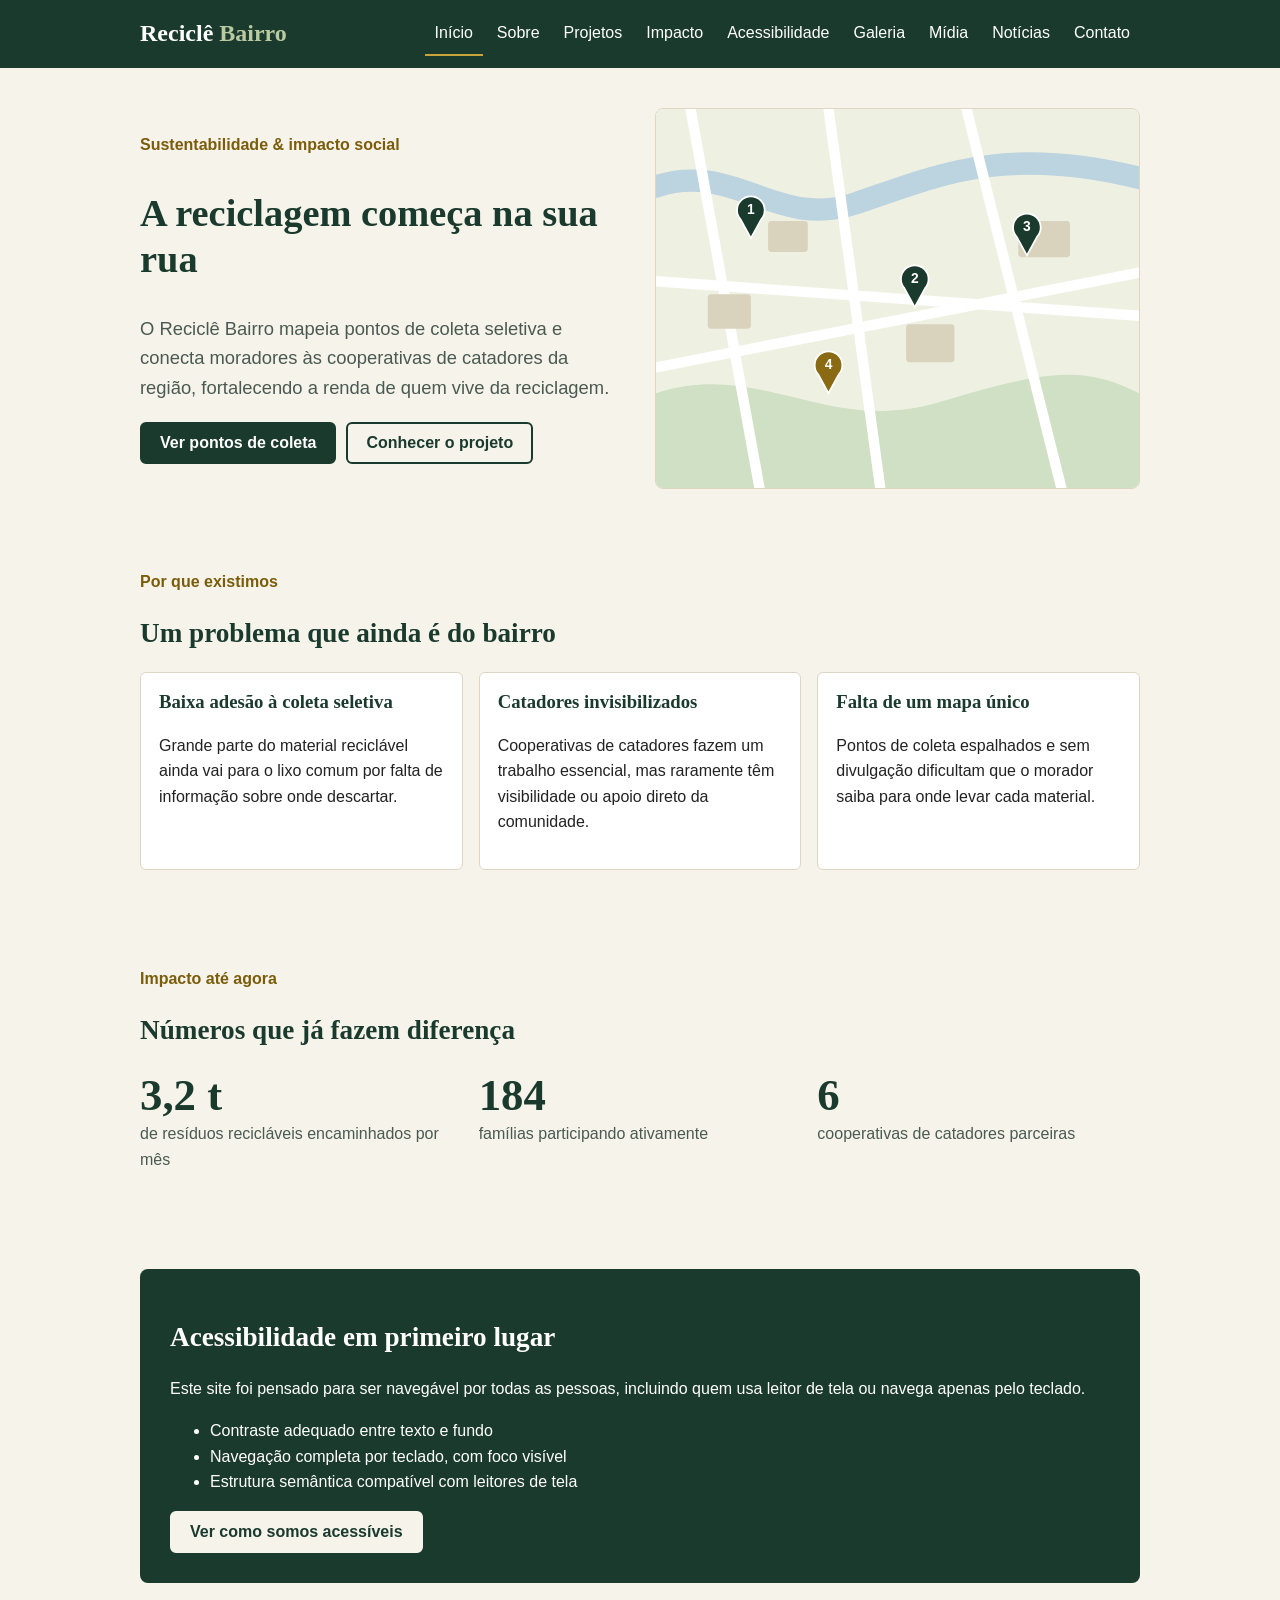
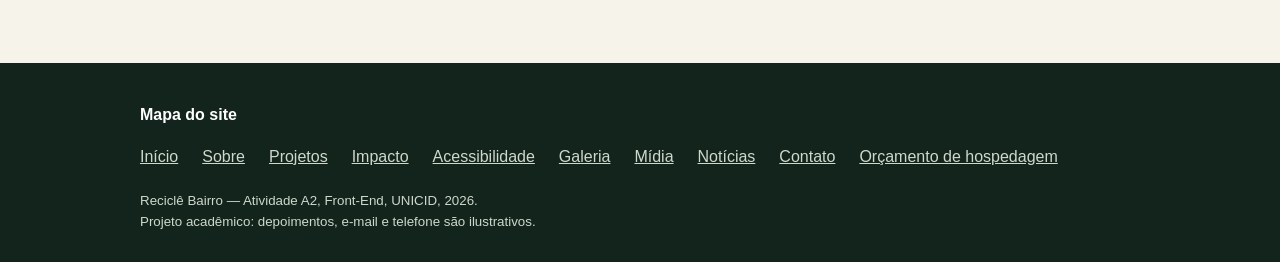
==== index.html @ 6a93214f "Add files via upload" ====
<!DOCTYPE html>
<html lang="pt-BR">
<head>
<meta charset="UTF-8">
<meta name="viewport" content="width=device-width, initial-scale=1">
<title>Reciclê Bairro</title>
<meta name="description" content="Reciclê Bairro mapeia pontos de coleta seletiva e conecta moradores às cooperativas de catadores da Zona Leste de São Paulo.">
<meta name="theme-color" content="#1a3a2e">
<link rel="stylesheet" href="style.css">
</head>
<body>
<a class="skip-link" href="#conteudo">Pular para o conteúdo</a>
<header class="site-header">
  <div class="container">
    <a class="brand" href="index.html" aria-label="Reciclê Bairro, página inicial">Reciclê <span>Bairro</span></a>
    <nav aria-label="Principal">
      <ul class="nav-list"><li><a href="index.html" aria-current="page">Início</a></li><li><a href="sobre.html">Sobre</a></li><li><a href="projetos.html">Projetos</a></li><li><a href="impacto.html">Impacto</a></li><li><a href="acessibilidade.html">Acessibilidade</a></li><li><a href="galeria.html">Galeria</a></li><li><a href="midia.html">Mídia</a></li><li><a href="noticias.html">Notícias</a></li><li><a href="contato.html">Contato</a></li></ul>
    </nav>
  </div>
</header>
<main id="conteudo" tabindex="-1">

<section class="hero"><div class="container">
  <div>
    <span class="eyebrow">Sustentabilidade &amp; impacto social</span>
    <h1>A reciclagem começa na sua rua</h1>
    <p class="lead">O Reciclê Bairro mapeia pontos de coleta seletiva e conecta moradores às cooperativas de catadores da região, fortalecendo a renda de quem vive da reciclagem.</p>
    <div class="actions">
      <a class="btn" href="projetos.html#pontos">Ver pontos de coleta</a>
      <a class="btn btn-outline" href="sobre.html">Conhecer o projeto</a>
    </div>
  </div>
  <div class="hero-art"><img src="img/hero-mapa.svg" alt="" width="560" height="440"></div>
</div></section>

<section class="section"><div class="container">
  <div class="section-head"><span class="eyebrow">Por que existimos</span><h2>Um problema que ainda é do bairro</h2></div>
  <ul class="cards">
    <li class="card"><h3>Baixa adesão à coleta seletiva</h3><p>Grande parte do material reciclável ainda vai para o lixo comum por falta de informação sobre onde descartar.</p></li>
    <li class="card"><h3>Catadores invisibilizados</h3><p>Cooperativas de catadores fazem um trabalho essencial, mas raramente têm visibilidade ou apoio direto da comunidade.</p></li>
    <li class="card"><h3>Falta de um mapa único</h3><p>Pontos de coleta espalhados e sem divulgação dificultam que o morador saiba para onde levar cada material.</p></li>
  </ul>
</div></section>

<section class="section"><div class="container">
  <div class="section-head"><span class="eyebrow">Impacto até agora</span><h2>Números que já fazem diferença</h2></div>
  <ul class="stats">
    <li><span class="stat-num">3,2 t</span><span class="stat-label">de resíduos recicláveis encaminhados por mês</span></li>
    <li><span class="stat-num">184</span><span class="stat-label">famílias participando ativamente</span></li>
    <li><span class="stat-num">6</span><span class="stat-label">cooperativas de catadores parceiras</span></li>
  </ul>
</div></section>

<section class="section"><div class="container">
  <div class="callout">
    <h2>Acessibilidade em primeiro lugar</h2>
    <p>Este site foi pensado para ser navegável por todas as pessoas, incluindo quem usa leitor de tela ou navega apenas pelo teclado.</p>
    <ul>
      <li>Contraste adequado entre texto e fundo</li>
      <li>Navegação completa por teclado, com foco visível</li>
      <li>Estrutura semântica compatível com leitores de tela</li>
    </ul>
    <a class="btn" href="acessibilidade.html">Ver como somos acessíveis</a>
  </div>
</div></section>

</main>
<footer class="site-footer">
  <div class="container">
    <h2>Mapa do site</h2>
    <ul class="footer-nav"><li><a href="index.html">Início</a></li><li><a href="sobre.html">Sobre</a></li><li><a href="projetos.html">Projetos</a></li><li><a href="impacto.html">Impacto</a></li><li><a href="acessibilidade.html">Acessibilidade</a></li><li><a href="galeria.html">Galeria</a></li><li><a href="midia.html">Mídia</a></li><li><a href="noticias.html">Notícias</a></li><li><a href="contato.html">Contato</a></li><li><a href="hospedagem.html">Orçamento de hospedagem</a></li></ul>
    <small>Reciclê Bairro — Atividade A2, Front-End, UNICID, 2026.</small>
    <small>Projeto acadêmico: depoimentos, e-mail e telefone são ilustrativos.</small>
  </div>
</footer>
</body>
</html>
---- style.css ----
body {
  margin: 0;
  font-family: Arial, Helvetica, sans-serif;
  line-height: 1.6;
  color: #222;
  background: #f6f3ea
}

h1,
h2,
h3 {
  font-family: Georgia, serif;
  color: #1a3a2e;
  line-height: 1.2
}

h1 {
  font-size: 2.4rem
}

h2 {
  font-size: 1.7rem
}

img {
  max-width: 100%;
  height: auto;
  display: block
}

a {
  color: #1a3a2e
}

:focus-visible {
  outline: 3px solid #0b5cad;
  outline-offset: 3px
}

.container {
  width: min(1000px, 92%);
  margin: 0 auto
}

.visually-hidden {
  position: absolute;
  width: 1px;
  height: 1px;
  overflow: hidden;
  clip: rect(0 0 0 0)
}

.skip-link {
  position: absolute;
  left: 10px;
  top: -60px;
  background: #fff;
  padding: 10px 14px;
  z-index: 10
}

.skip-link:focus {
  top: 10px
}


.site-header {
  background: #1a3a2e
}

.site-header .container {
  display: flex;
  justify-content: space-between;
  align-items: center;
  flex-wrap: wrap;
  gap: 10px;
  padding: 12px 0
}

.brand {
  color: #fff;
  font: bold 1.5rem Georgia, serif;
  text-decoration: none
}

.brand span {
  color: #b9c9a0
}

.nav-list {
  display: flex;
  flex-wrap: wrap;
  gap: 4px;
  list-style: none;
  margin: 0;
  padding: 0
}

.nav-list a {
  display: block;
  padding: 8px 10px;
  color: #fff;
  text-decoration: none
}

.nav-list a:hover,
.nav-list a[aria-current="page"] {
  border-bottom: 2px solid #c9a43a
}

.site-header :focus-visible {
  outline-color: #ffd54a
}


.section {
  padding: 40px 0
}

.page-title {
  padding: 40px 0 0
}

.eyebrow {
  display: block;
  color: #7a5c0a;
  font-weight: bold;
  margin-bottom: 6px
}

.lead {
  font-size: 1.15rem;
  color: #4a5a52
}

.note {
  font-size: .9rem;
  color: #4a5a52
}

.prose>* {
  max-width: 700px
}

.hero .container {
  display: grid;
  grid-template-columns: 1fr 1fr;
  gap: 30px;
  align-items: center;
  padding: 40px 0
}

.hero-art {
  border: 1px solid #ddd6c3;
  border-radius: 8px;
  overflow: hidden;
  background: #fff
}


.btn {
  display: inline-block;
  padding: 10px 18px;
  background: #1a3a2e;
  color: #fff;
  border: 2px solid #1a3a2e;
  border-radius: 6px;
  text-decoration: none;
  font: bold 1rem Arial, sans-serif;
  cursor: pointer
}

.btn-outline {
  background: transparent;
  color: #1a3a2e
}

.actions {
  display: flex;
  flex-wrap: wrap;
  gap: 10px;
  margin-top: 20px
}

.cards,
.points,
.stats,
.gallery,
.steps,
.quotes {
  display: grid;
  grid-template-columns: repeat(auto-fit, minmax(250px, 1fr));
  gap: 16px;
  list-style: none;
  padding: 0
}

.points {
  grid-template-columns: repeat(auto-fit, minmax(300px, 1fr))
}

.card,
.point,
.steps li,
blockquote,
.gallery figure {
  background: #fff;
  border: 1px solid #ddd6c3;
  border-radius: 6px;
  padding: 18px;
  margin: 0
}

.gallery figure {
  padding: 0;
  overflow: hidden
}

.gallery figcaption {
  padding: 12px 16px;
  font-weight: bold
}

.gallery figcaption span {
  display: block;
  font-weight: normal;
  color: #4a5a52
}

.card h3,
.point h3 {
  margin-top: 0
}

.pin-num,
.card .icon {
  display: inline-block;
  background: #1a3a2e;
  color: #fff;
  border-radius: 50%;
  width: 28px;
  height: 28px;
  text-align: center;
  line-height: 28px;
  font-size: .9rem;
  margin-right: 6px
}

.tags {
  display: flex;
  flex-wrap: wrap;
  gap: 6px;
  list-style: none;
  padding: 0
}

.tags li {
  border: 1px solid #ddd6c3;
  background: #f6f3ea;
  border-radius: 4px;
  padding: 2px 8px;
  font-size: .85rem
}

address {
  font-style: normal;
  color: #4a5a52
}

.stat-num {
  display: block;
  font: bold 2.8rem Georgia, serif;
  color: #1a3a2e
}

.stat-label {
  display: block;
  color: #4a5a52
}

.steps {
  counter-reset: s
}

.steps li {
  counter-increment: s
}

.steps li::before {
  content: counter(s);
  display: inline-block;
  background: #1a3a2e;
  color: #fff;
  border-radius: 50%;
  width: 30px;
  height: 30px;
  text-align: center;
  line-height: 30px;
  font-weight: bold
}

.bin {
  display: flex;
  gap: 14px
}

.bin svg {
  width: 40px;
  flex: none
}

blockquote {
  border-left: 5px solid #c9a43a
}

blockquote footer {
  color: #4a5a52;
  font-size: .9rem
}

.callout {
  background: #1a3a2e;
  color: #fff;
  border-radius: 8px;
  padding: 30px
}

.callout h2 {
  color: #fff
}

.callout .btn {
  background: #f6f3ea;
  color: #1a3a2e;
  border-color: #f6f3ea
}

.callout a {
  color: #fff
}

.map-fig {
  margin: 30px 0 0;
  max-width: 600px
}

/* acessibilidade */
.barreira {
  font-style: italic;
  color: #4a5a52
}

/* notícia */
.article {
  max-width: 700px
}

.article .deck {
  font-size: 1.2rem;
  color: #4a5a52
}

.article .meta,
.article .source {
  color: #4a5a52;
  font-size: .9rem
}

.article figure {
  margin: 0 0 20px
}

/* formulário */
.form {
  max-width: 520px
}

.field {
  margin-bottom: 14px
}

.field label {
  display: block;
  font-weight: bold;
  margin-bottom: 4px
}

.field input,
.field select,
.field textarea {
  width: 100%;
  box-sizing: border-box;
  padding: 10px;
  font: inherit;
  border: 1.5px solid #6d7a73;
  border-radius: 4px
}

/* tabela */
.table-wrap {
  overflow-x: auto
}

table {
  border-collapse: collapse;
  width: 100%;
  min-width: 600px;
  background: #fff
}

caption {
  text-align: left;
  font-weight: bold;
  padding: 10px 0
}

th,
td {
  border: 1px solid #ddd6c3;
  padding: 10px;
  text-align: left;
  vertical-align: top
}

thead th {
  background: #1a3a2e;
  color: #fff
}

/* rodapé */
.site-footer {
  background: #12241b;
  color: #cfd8cc;
  padding: 30px 0;
  margin-top: 40px
}

.site-footer h2 {
  font: bold 1rem Arial, sans-serif;
  color: #fff
}

.footer-nav {
  display: flex;
  flex-wrap: wrap;
  gap: 6px 24px;
  list-style: none;
  padding: 0
}

.footer-nav a {
  color: #cfd8cc;
  padding: 4px 0;
  display: inline-block
}

.site-footer small {
  display: block
}

@media (max-width:760px) {
  .hero .container {
    grid-template-columns: 1fr
  }
}
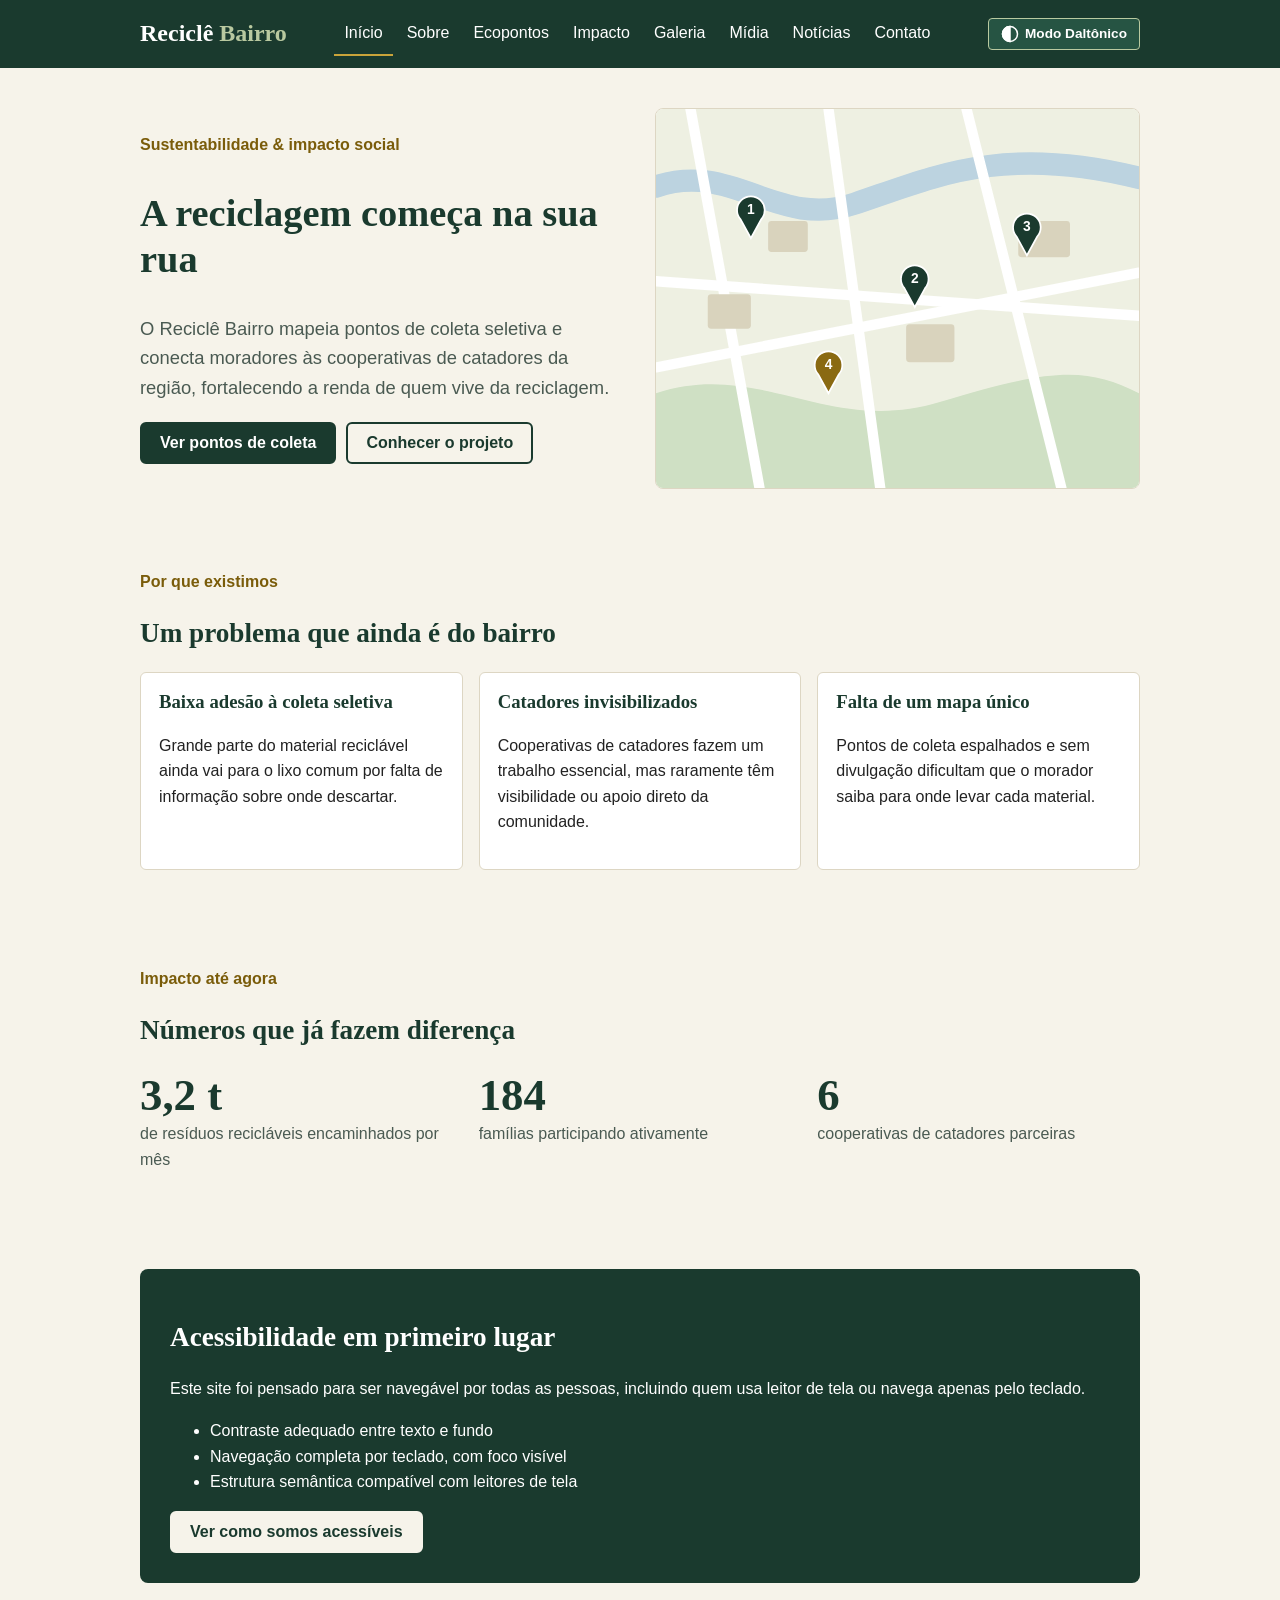
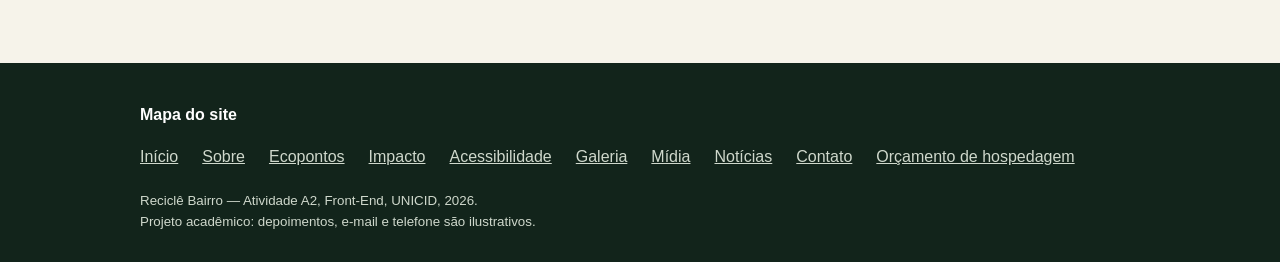
==== commit e029cb9d: "Add Adicionando acessibilidade no nosso projeto" ====
--- a/index.html
+++ b/index.html
@@ -4,8 +4,9 @@
 <meta charset="UTF-8">
 <meta name="viewport" content="width=device-width, initial-scale=1">
 <title>Reciclê Bairro</title>
-<meta name="description" content="Reciclê Bairro mapeia pontos de coleta seletiva e conecta moradores às cooperativas de catadores da Zona Leste de São Paulo.">
+<meta name="description" content="Reciclê Bairro mapeia pontos de coleta seletiva e conecta moradores às cooperativas de catadores de Praia Grande.">
 <meta name="theme-color" content="#1a3a2e">
+<link rel="icon" href="data:image/svg+xml,<svg xmlns=%22http://www.w3.org/2000/svg%22 viewBox=%220 0 100 100%22><text y=%22.9em%22 font-size=%2290%22>♻️</text></svg>">
 <link rel="stylesheet" href="style.css">
 </head>
 <body>
@@ -13,11 +14,50 @@
 <header class="site-header">
   <div class="container">
     <a class="brand" href="index.html" aria-label="Reciclê Bairro, página inicial">Reciclê <span>Bairro</span></a>
+    
     <nav aria-label="Principal">
-      <ul class="nav-list"><li><a href="index.html" aria-current="page">Início</a></li><li><a href="sobre.html">Sobre</a></li><li><a href="projetos.html">Projetos</a></li><li><a href="impacto.html">Impacto</a></li><li><a href="acessibilidade.html">Acessibilidade</a></li><li><a href="galeria.html">Galeria</a></li><li><a href="midia.html">Mídia</a></li><li><a href="noticias.html">Notícias</a></li><li><a href="contato.html">Contato</a></li></ul>
+      <ul class="nav-list">
+        <li><a href="index.html" aria-current="page">Início</a></li>
+        <li><a href="sobre.html">Sobre</a></li>
+        <li><a href="projetos.html">Ecopontos</a></li>
+        <li><a href="impacto.html">Impacto</a></li>
+        <li><a href="galeria.html">Galeria</a></li>
+        <li><a href="midia.html">Mídia</a></li>
+        <li><a href="noticias.html">Notícias</a></li>
+        <li><a href="contato.html">Contato</a></li>
+      </ul>
     </nav>
+
+    <!-- Botão e Menu de Acessibilidade para Daltônicos -->
+    <div class="accessibility-menu">
+      <button 
+        id="btn-daltonismo" 
+        class="btn-acessibilidade" 
+        aria-expanded="false" 
+        aria-controls="modal-daltonismo" 
+        aria-label="Opções de acessibilidade para daltônicos"
+      >
+        <svg width="18" height="18" viewBox="0 0 24 24" fill="none" stroke="currentColor" stroke-width="2" aria-hidden="true">
+          <circle cx="12" cy="12" r="10"></circle>
+          <path d="M12 2a10 10 0 0 0 0 20z" fill="currentColor"></path>
+        </svg>
+        <span>Modo Daltônico</span>
+      </button>
+
+      <div id="modal-daltonismo" class="modal-daltonismo" hidden>
+        <p class="modal-title">Selecione o tipo de visão:</p>
+        <button data-modo="normal" class="btn-opcao active">Padrão</button>
+        <button data-modo="protanopia" class="btn-opcao">Protanopia (Vermelho)</button>
+        <button data-modo="deuteranopia" class="btn-opcao">Deuteranopia (Verde)</button>
+        <button data-modo="tritanopia" class="btn-opcao">Tritanopia (Azul)</button>
+        <button data-modo="alto-contraste" class="btn-opcao">Alto Contraste</button>
+      </div>
+    </div>
+    <!-- Fim do Menu de Acessibilidade -->
+
   </div>
 </header>
+
 <main id="conteudo" tabindex="-1">
 
 <section class="hero"><div class="container">
@@ -65,13 +105,116 @@
 </div></section>
 
 </main>
+
 <footer class="site-footer">
   <div class="container">
     <h2>Mapa do site</h2>
-    <ul class="footer-nav"><li><a href="index.html">Início</a></li><li><a href="sobre.html">Sobre</a></li><li><a href="projetos.html">Projetos</a></li><li><a href="impacto.html">Impacto</a></li><li><a href="acessibilidade.html">Acessibilidade</a></li><li><a href="galeria.html">Galeria</a></li><li><a href="midia.html">Mídia</a></li><li><a href="noticias.html">Notícias</a></li><li><a href="contato.html">Contato</a></li><li><a href="hospedagem.html">Orçamento de hospedagem</a></li></ul>
+    <ul class="footer-nav">
+      <li><a href="index.html">Início</a></li>
+      <li><a href="sobre.html">Sobre</a></li>
+      <li><a href="projetos.html">Ecopontos</a></li>
+      <li><a href="impacto.html">Impacto</a></li>
+      <li><a href="acessibilidade.html">Acessibilidade</a></li>
+      <li><a href="galeria.html">Galeria</a></li>
+      <li><a href="midia.html">Mídia</a></li>
+      <li><a href="noticias.html">Notícias</a></li>
+      <li><a href="contato.html">Contato</a></li>
+      <li><a href="hospedagem.html">Orçamento de hospedagem</a></li>
+    </ul>
     <small>Reciclê Bairro — Atividade A2, Front-End, UNICID, 2026.</small>
     <small>Projeto acadêmico: depoimentos, e-mail e telefone são ilustrativos.</small>
   </div>
 </footer>
+
+<!-- Filtros SVG Globais para Daltonismo -->
+<svg style="display: none;">
+  <defs>
+    <filter id="protanopia-filter">
+      <feColorMatrix type="matrix" values="
+        0.56667, 0.43333, 0,       0, 0
+        0.55833, 0.44167, 0,       0, 0
+        0,       0.24167, 0.75833, 0, 0
+        0,       0,       0,       1, 0" />
+    </filter>
+    <filter id="deuteranopia-filter">
+      <feColorMatrix type="matrix" values="
+        0.625, 0.375, 0,   0, 0
+        0.7,   0.3,   0,   0, 0
+        0,     0.3,   0.7, 0, 0
+        0,     0,     0,   1, 0" />
+    </filter>
+    <filter id="tritanopia-filter">
+      <feColorMatrix type="matrix" values="
+        0.95, 0.05,  0,     0, 0
+        0,    0.433, 0.567, 0, 0
+        0,    0.475, 0.525, 0, 0
+        0,    0,     0,     1, 0" />
+    </filter>
+  </defs>
+</svg>
+
+<!-- Lógica em JavaScript para Acessibilidade -->
+<script>
+document.addEventListener('DOMContentLoaded', () => {
+  const btnMain = document.getElementById('btn-daltonismo');
+  const modal = document.getElementById('modal-daltonismo');
+  const opcoes = document.querySelectorAll('.btn-opcao');
+  const htmlEl = document.documentElement;
+
+  if (btnMain && modal) {
+    // Alterna visibilidade do modal
+    btnMain.addEventListener('click', () => {
+      const isExpanded = btnMain.getAttribute('aria-expanded') === 'true';
+      btnMain.setAttribute('aria-expanded', !isExpanded);
+      modal.hidden = isExpanded;
+    });
+
+    // Fecha ao clicar fora
+    document.addEventListener('click', (e) => {
+      if (!btnMain.contains(e.target) && !modal.contains(e.target)) {
+        modal.hidden = true;
+        btnMain.setAttribute('aria-expanded', 'false');
+      }
+    });
+  }
+
+  // Aplica o filtro globalmente na tag <html>
+  function aplicarModo(modo) {
+    htmlEl.classList.remove(
+      'daltonismo-protanopia',
+      'daltonismo-deuteranopia',
+      'daltonismo-tritanopia',
+      'daltonismo-alto-contraste'
+    );
+
+    opcoes.forEach(btn => {
+      btn.classList.toggle('active', btn.dataset.modo === modo);
+    });
+
+    if (modo !== 'normal') {
+      htmlEl.classList.add(`daltonismo-${modo}`);
+    }
+
+    localStorage.setItem('modo-daltonismo', modo);
+  }
+
+  // Clique em uma das opções
+  opcoes.forEach(btn => {
+    btn.addEventListener('click', () => {
+      const modo = btn.dataset.modo;
+      aplicarModo(modo);
+      modal.hidden = true;
+      btnMain.setAttribute('aria-expanded', 'false');
+    });
+  });
+
+  // Carrega opção salva no navegador
+  const modoSalvo = localStorage.getItem('modo-daltonismo');
+  if (modoSalvo) {
+    aplicarModo(modoSalvo);
+  }
+});
+</script>
+
 </body>
-</html>
+</html>
--- a/style.css
+++ b/style.css
@@ -1,10 +1,9 @@
-
 body {
   margin: 0;
   font-family: Arial, Helvetica, sans-serif;
   line-height: 1.6;
   color: #222;
-  background: #f6f3ea
+  background: #f6f3ea;
 }
 
 h1,
@@ -12,35 +11,35 @@
 h3 {
   font-family: Georgia, serif;
   color: #1a3a2e;
-  line-height: 1.2
+  line-height: 1.2;
 }
 
 h1 {
-  font-size: 2.4rem
+  font-size: 2.4rem;
 }
 
 h2 {
-  font-size: 1.7rem
+  font-size: 1.7rem;
 }
 
 img {
   max-width: 100%;
   height: auto;
-  display: block
+  display: block;
 }
 
 a {
-  color: #1a3a2e
+  color: #1a3a2e;
 }
 
 :focus-visible {
   outline: 3px solid #0b5cad;
-  outline-offset: 3px
+  outline-offset: 3px;
 }
 
 .container {
   width: min(1000px, 92%);
-  margin: 0 auto
+  margin: 0 auto;
 }
 
 .visually-hidden {
@@ -48,7 +47,7 @@
   width: 1px;
   height: 1px;
   overflow: hidden;
-  clip: rect(0 0 0 0)
+  clip: rect(0 0 0 0);
 }
 
 .skip-link {
@@ -57,16 +56,16 @@
   top: -60px;
   background: #fff;
   padding: 10px 14px;
-  z-index: 10
+  z-index: 10;
 }
 
 .skip-link:focus {
-  top: 10px
-}
-
-
+  top: 10px;
+}
+
+/* Site Header */
 .site-header {
-  background: #1a3a2e
+  background: #1a3a2e;
 }
 
 .site-header .container {
@@ -75,17 +74,17 @@
   align-items: center;
   flex-wrap: wrap;
   gap: 10px;
-  padding: 12px 0
+  padding: 12px 0;
 }
 
 .brand {
   color: #fff;
   font: bold 1.5rem Georgia, serif;
-  text-decoration: none
+  text-decoration: none;
 }
 
 .brand span {
-  color: #b9c9a0
+  color: #b9c9a0;
 }
 
 .nav-list {
@@ -94,53 +93,146 @@
   gap: 4px;
   list-style: none;
   margin: 0;
-  padding: 0
+  padding: 0;
 }
 
 .nav-list a {
   display: block;
   padding: 8px 10px;
   color: #fff;
-  text-decoration: none
+  text-decoration: none;
 }
 
 .nav-list a:hover,
 .nav-list a[aria-current="page"] {
-  border-bottom: 2px solid #c9a43a
+  border-bottom: 2px solid #c9a43a;
 }
 
 .site-header :focus-visible {
-  outline-color: #ffd54a
-}
-
-
+  outline-color: #ffd54a;
+}
+
+/* Menu de Acessibilidade */
+.accessibility-menu {
+  position: relative;
+  display: inline-block;
+}
+
+.btn-acessibilidade {
+  display: flex;
+  align-items: center;
+  gap: 6px;
+  background-color: #265443;
+  color: #ffffff;
+  border: 1px solid #b9c9a0;
+  padding: 6px 12px;
+  border-radius: 4px;
+  font-size: 0.85rem;
+  font-weight: bold;
+  cursor: pointer;
+}
+
+.btn-acessibilidade:hover {
+  background-color: #316853;
+}
+
+.modal-daltonismo {
+  position: absolute;
+  top: 100%;
+  right: 0;
+  margin-top: 8px;
+  background-color: #ffffff;
+  border: 1px solid #ddd6c3;
+  border-radius: 6px;
+  padding: 10px;
+  box-shadow: 0 4px 12px rgba(0,0,0,0.15);
+  display: flex;
+  flex-direction: column;
+  gap: 6px;
+  z-index: 9999;
+  min-width: 210px;
+}
+
+.modal-daltonismo[hidden] {
+  display: none;
+}
+
+.modal-title {
+  font-size: 0.8rem;
+  font-weight: bold;
+  margin: 0 0 4px 0;
+  color: #1a3a2e;
+}
+
+.btn-opcao {
+  background: #f6f3ea;
+  border: 1px solid #ddd6c3;
+  padding: 6px 10px;
+  text-align: left;
+  border-radius: 4px;
+  cursor: pointer;
+  font-size: 0.85rem;
+  color: #222;
+}
+
+.btn-opcao:hover {
+  background: #e2dccb;
+}
+
+.btn-opcao.active {
+  background: #1a3a2e;
+  color: #fff;
+  border-color: #1a3a2e;
+}
+
+/* ==========================================
+   MUDANÇA GLOBAL DE CORES NO SITE INTEIRO
+   ========================================== */
+
+html.daltonismo-protanopia {
+  filter: url('#protanopia-filter');
+}
+
+html.daltonismo-deuteranopia {
+  filter: url('#deuteranopia-filter');
+}
+
+html.daltonismo-tritanopia {
+  filter: url('#tritanopia-filter');
+}
+
+html.daltonismo-alto-contraste {
+  filter: contrast(160%) brightness(105%);
+}
+
+/* Conteúdo Principal */
 .section {
-  padding: 40px 0
+  padding: 40px 0;
 }
 
 .page-title {
-  padding: 40px 0 0
+  padding: 40px 0 0;
 }
 
 .eyebrow {
   display: block;
   color: #7a5c0a;
   font-weight: bold;
-  margin-bottom: 6px
+  margin-bottom: 6px;
 }
 
 .lead {
   font-size: 1.15rem;
-  color: #4a5a52
+  color: #4a5a52;
 }
 
 .note {
   font-size: .9rem;
-  color: #4a5a52
+  color: #4a5a52;
 }
 
 .prose>* {
-  max-width: 700px
+  max-width: 700px;
 }
 
 .hero .container {
@@ -148,16 +240,15 @@
   grid-template-columns: 1fr 1fr;
   gap: 30px;
   align-items: center;
-  padding: 40px 0
+  padding: 40px 0;
 }
 
 .hero-art {
   border: 1px solid #ddd6c3;
   border-radius: 8px;
   overflow: hidden;
-  background: #fff
-}
-
+  background: #fff;
+}
 
 .btn {
   display: inline-block;
@@ -168,19 +259,19 @@
   border-radius: 6px;
   text-decoration: none;
   font: bold 1rem Arial, sans-serif;
-  cursor: pointer
+  cursor: pointer;
 }
 
 .btn-outline {
   background: transparent;
-  color: #1a3a2e
+  color: #1a3a2e;
 }
 
 .actions {
   display: flex;
   flex-wrap: wrap;
   gap: 10px;
-  margin-top: 20px
+  margin-top: 20px;
 }
 
 .cards,
@@ -193,11 +284,11 @@
   grid-template-columns: repeat(auto-fit, minmax(250px, 1fr));
   gap: 16px;
   list-style: none;
-  padding: 0
+  padding: 0;
 }
 
 .points {
-  grid-template-columns: repeat(auto-fit, minmax(300px, 1fr))
+  grid-template-columns: repeat(auto-fit, minmax(300px, 1fr));
 }
 
 .card,
@@ -209,28 +300,28 @@
   border: 1px solid #ddd6c3;
   border-radius: 6px;
   padding: 18px;
-  margin: 0
+  margin: 0;
 }
 
 .gallery figure {
   padding: 0;
-  overflow: hidden
+  overflow: hidden;
 }
 
 .gallery figcaption {
   padding: 12px 16px;
-  font-weight: bold
+  font-weight: bold;
 }
 
 .gallery figcaption span {
   display: block;
   font-weight: normal;
-  color: #4a5a52
+  color: #4a5a52;
 }
 
 .card h3,
 .point h3 {
-  margin-top: 0
+  margin-top: 0;
 }
 
 .pin-num,
@@ -244,7 +335,7 @@
   text-align: center;
   line-height: 28px;
   font-size: .9rem;
-  margin-right: 6px
+  margin-right: 6px;
 }
 
 .tags {
@@ -252,7 +343,7 @@
   flex-wrap: wrap;
   gap: 6px;
   list-style: none;
-  padding: 0
+  padding: 0;
 }
 
 .tags li {
@@ -260,31 +351,31 @@
   background: #f6f3ea;
   border-radius: 4px;
   padding: 2px 8px;
-  font-size: .85rem
+  font-size: .85rem;
 }
 
 address {
   font-style: normal;
-  color: #4a5a52
+  color: #4a5a52;
 }
 
 .stat-num {
   display: block;
   font: bold 2.8rem Georgia, serif;
-  color: #1a3a2e
+  color: #1a3a2e;
 }
 
 .stat-label {
   display: block;
-  color: #4a5a52
+  color: #4a5a52;
 }
 
 .steps {
-  counter-reset: s
+  counter-reset: s;
 }
 
 .steps li {
-  counter-increment: s
+  counter-increment: s;
 }
 
 .steps li::before {
@@ -297,93 +388,93 @@
   height: 30px;
   text-align: center;
   line-height: 30px;
-  font-weight: bold
+  font-weight: bold;
 }
 
 .bin {
   display: flex;
-  gap: 14px
+  gap: 14px;
 }
 
 .bin svg {
   width: 40px;
-  flex: none
+  flex: none;
 }
 
 blockquote {
-  border-left: 5px solid #c9a43a
+  border-left: 5px solid #c9a43a;
 }
 
 blockquote footer {
   color: #4a5a52;
-  font-size: .9rem
+  font-size: .9rem;
 }
 
 .callout {
   background: #1a3a2e;
   color: #fff;
   border-radius: 8px;
-  padding: 30px
+  padding: 30px;
 }
 
 .callout h2 {
-  color: #fff
+  color: #fff;
 }
 
 .callout .btn {
   background: #f6f3ea;
   color: #1a3a2e;
-  border-color: #f6f3ea
+  border-color: #f6f3ea;
 }
 
 .callout a {
-  color: #fff
+  color: #fff;
 }
 
 .map-fig {
   margin: 30px 0 0;
-  max-width: 600px
+  max-width: 600px;
 }
 
 /* acessibilidade */
 .barreira {
   font-style: italic;
-  color: #4a5a52
+  color: #4a5a52;
 }
 
 /* notícia */
 .article {
-  max-width: 700px
+  max-width: 700px;
 }
 
 .article .deck {
   font-size: 1.2rem;
-  color: #4a5a52
+  color: #4a5a52;
 }
 
 .article .meta,
 .article .source {
   color: #4a5a52;
-  font-size: .9rem
+  font-size: .9rem;
 }
 
 .article figure {
-  margin: 0 0 20px
+  margin: 0 0 20px;
 }
 
 /* formulário */
 .form {
-  max-width: 520px
+  max-width: 520px;
 }
 
 .field {
-  margin-bottom: 14px
+  margin-bottom: 14px;
 }
 
 .field label {
   display: block;
   font-weight: bold;
-  margin-bottom: 4px
+  margin-bottom: 4px;
 }
 
 .field input,
@@ -394,25 +485,25 @@
   padding: 10px;
   font: inherit;
   border: 1.5px solid #6d7a73;
-  border-radius: 4px
+  border-radius: 4px;
 }
 
 /* tabela */
 .table-wrap {
-  overflow-x: auto
+  overflow-x: auto;
 }
 
 table {
   border-collapse: collapse;
   width: 100%;
   min-width: 600px;
-  background: #fff
+  background: #fff;
 }
 
 caption {
   text-align: left;
   font-weight: bold;
-  padding: 10px 0
+  padding: 10px 0;
 }
 
 th,
@@ -420,12 +511,12 @@
   border: 1px solid #ddd6c3;
   padding: 10px;
   text-align: left;
-  vertical-align: top
+  vertical-align: top;
 }
 
 thead th {
   background: #1a3a2e;
-  color: #fff
+  color: #fff;
 }
 
 /* rodapé */
@@ -433,12 +524,12 @@
   background: #12241b;
   color: #cfd8cc;
   padding: 30px 0;
-  margin-top: 40px
+  margin-top: 40px;
 }
 
 .site-footer h2 {
   font: bold 1rem Arial, sans-serif;
-  color: #fff
+  color: #fff;
 }
 
 .footer-nav {
@@ -446,21 +537,21 @@
   flex-wrap: wrap;
   gap: 6px 24px;
   list-style: none;
-  padding: 0
+  padding: 0;
 }
 
 .footer-nav a {
   color: #cfd8cc;
   padding: 4px 0;
-  display: inline-block
+  display: inline-block;
 }
 
 .site-footer small {
-  display: block
+  display: block;
 }
 
 @media (max-width:760px) {
   .hero .container {
-    grid-template-columns: 1fr
+    grid-template-columns: 1fr;
   }
-}+} 
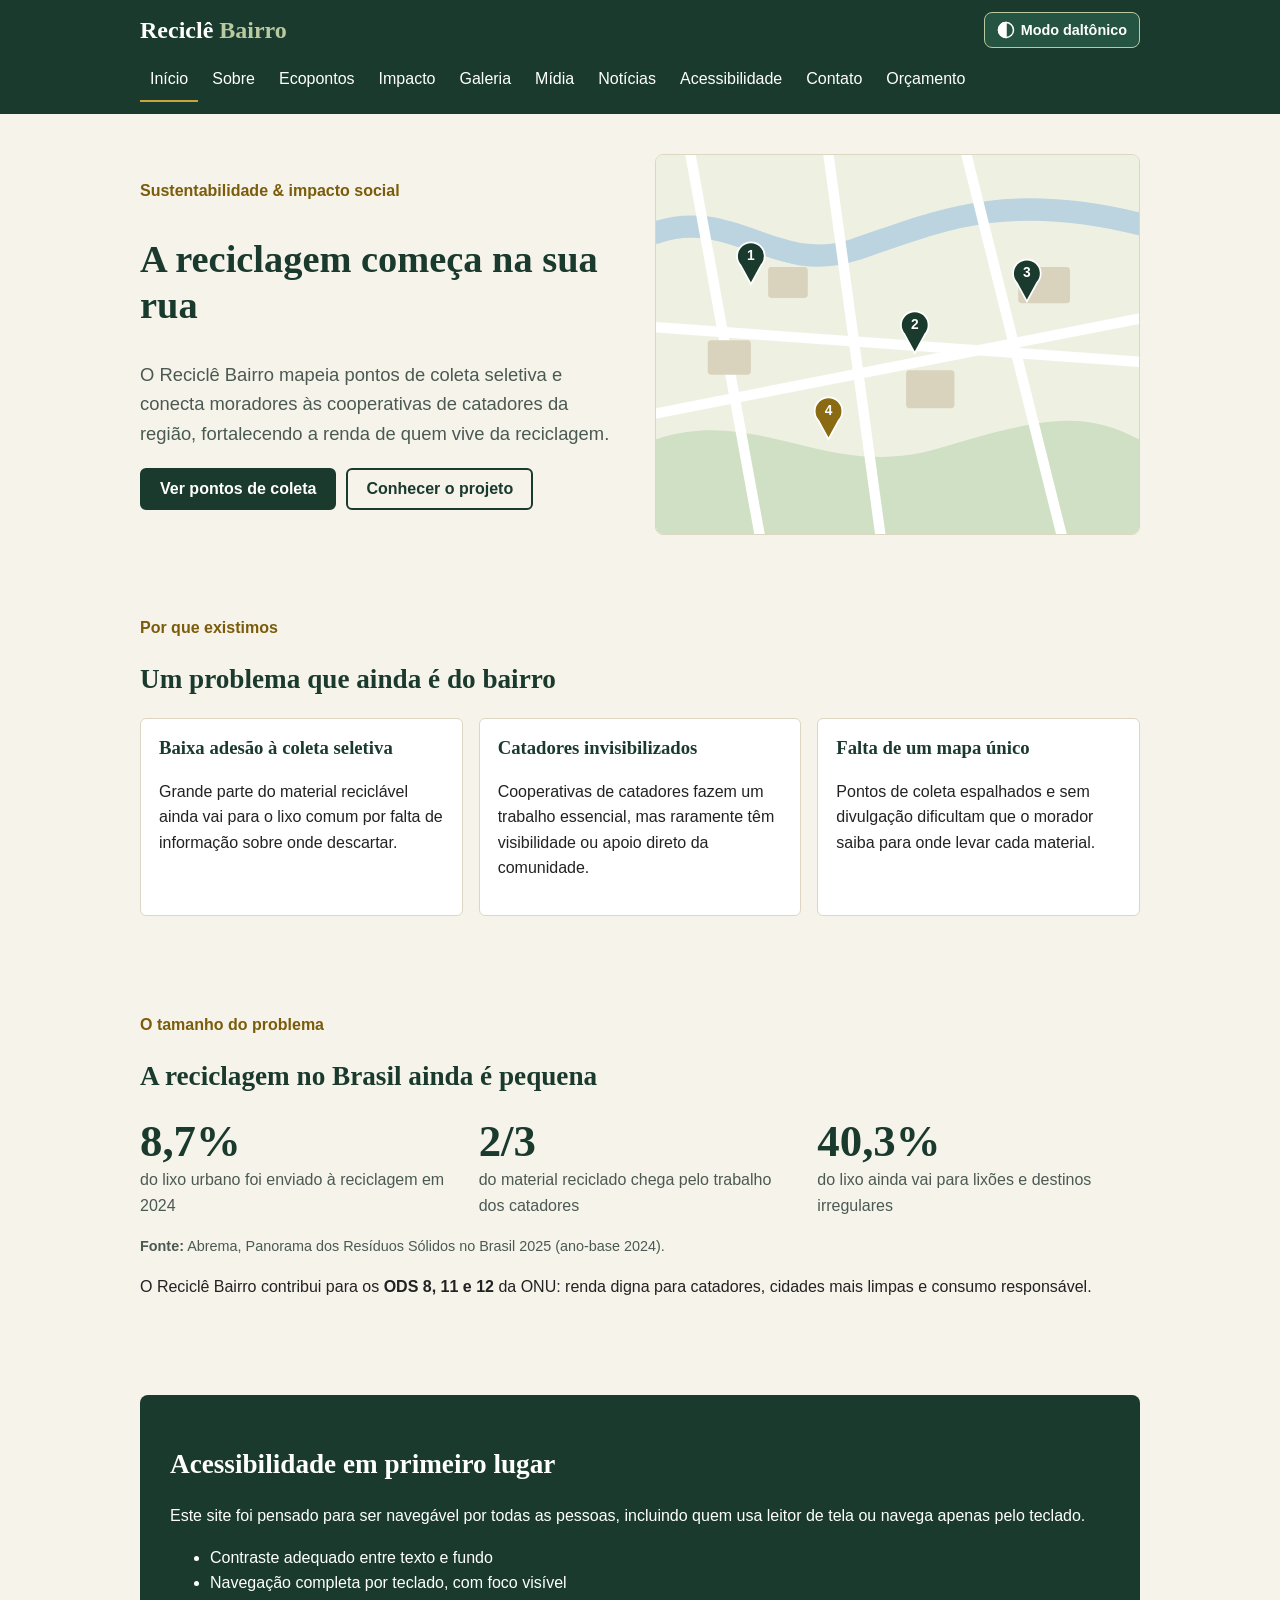
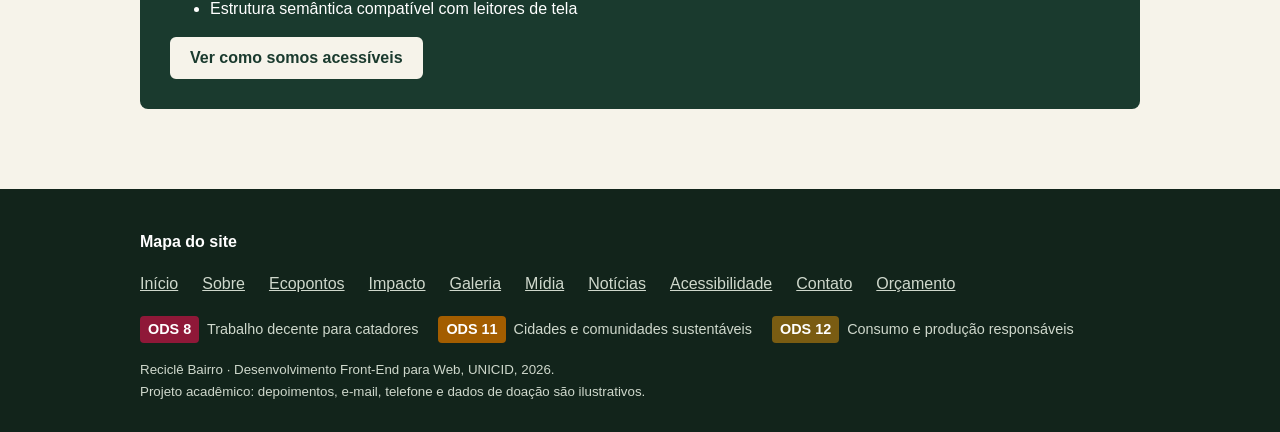
==== commit bde5ac17: "Add files via upload" ====
--- a/index.html
+++ b/index.html
@@ -8,15 +8,22 @@
 <meta name="theme-color" content="#1a3a2e">
 <link rel="icon" href="data:image/svg+xml,<svg xmlns=%22http://www.w3.org/2000/svg%22 viewBox=%220 0 100 100%22><text y=%22.9em%22 font-size=%2290%22>♻️</text></svg>">
 <link rel="stylesheet" href="style.css">
+<script src="js/script.js"></script>
 </head>
 <body>
 <a class="skip-link" href="#conteudo">Pular para o conteúdo</a>
 <header class="site-header">
   <div class="container">
     <a class="brand" href="index.html" aria-label="Reciclê Bairro, página inicial">Reciclê <span>Bairro</span></a>
-    
+
+    <!-- Botão do menu no celular (o JS alterna aria-expanded e a classe .aberto) -->
+    <button class="menu-toggle" id="menu-toggle" type="button" aria-expanded="false" aria-controls="menu-principal">
+      <span class="menu-toggle-barras" aria-hidden="true"></span>
+      <span>Menu</span>
+    </button>
+
     <nav aria-label="Principal">
-      <ul class="nav-list">
+      <ul class="nav-list" id="menu-principal">
         <li><a href="index.html" aria-current="page">Início</a></li>
         <li><a href="sobre.html">Sobre</a></li>
         <li><a href="projetos.html">Ecopontos</a></li>
@@ -24,37 +31,30 @@
         <li><a href="galeria.html">Galeria</a></li>
         <li><a href="midia.html">Mídia</a></li>
         <li><a href="noticias.html">Notícias</a></li>
+        <li><a href="acessibilidade.html">Acessibilidade</a></li>
         <li><a href="contato.html">Contato</a></li>
+        <li><a href="orcamento_hospedagem.html">Orçamento</a></li>
       </ul>
     </nav>
 
-    <!-- Botão e Menu de Acessibilidade para Daltônicos -->
+    <!-- Modo daltônico: a escolha fica salva no localStorage -->
     <div class="accessibility-menu">
-      <button 
-        id="btn-daltonismo" 
-        class="btn-acessibilidade" 
-        aria-expanded="false" 
-        aria-controls="modal-daltonismo" 
-        aria-label="Opções de acessibilidade para daltônicos"
-      >
-        <svg width="18" height="18" viewBox="0 0 24 24" fill="none" stroke="currentColor" stroke-width="2" aria-hidden="true">
+      <button id="btn-daltonismo" class="btn-acessibilidade" type="button" aria-expanded="false" aria-controls="modal-daltonismo">
+        <svg width="18" height="18" viewBox="0 0 24 24" fill="none" stroke="currentColor" stroke-width="2" aria-hidden="true" focusable="false">
           <circle cx="12" cy="12" r="10"></circle>
           <path d="M12 2a10 10 0 0 0 0 20z" fill="currentColor"></path>
         </svg>
-        <span>Modo Daltônico</span>
+        <span>Modo daltônico</span>
       </button>
-
-      <div id="modal-daltonismo" class="modal-daltonismo" hidden>
+      <div id="modal-daltonismo" class="modal-daltonismo" role="group" aria-label="Tipo de visão" hidden>
         <p class="modal-title">Selecione o tipo de visão:</p>
-        <button data-modo="normal" class="btn-opcao active">Padrão</button>
-        <button data-modo="protanopia" class="btn-opcao">Protanopia (Vermelho)</button>
-        <button data-modo="deuteranopia" class="btn-opcao">Deuteranopia (Verde)</button>
-        <button data-modo="tritanopia" class="btn-opcao">Tritanopia (Azul)</button>
-        <button data-modo="alto-contraste" class="btn-opcao">Alto Contraste</button>
+        <button type="button" data-modo="normal" class="btn-opcao active" aria-pressed="true">Padrão</button>
+        <button type="button" data-modo="protanopia" class="btn-opcao" aria-pressed="false">Protanopia (vermelho)</button>
+        <button type="button" data-modo="deuteranopia" class="btn-opcao" aria-pressed="false">Deuteranopia (verde)</button>
+        <button type="button" data-modo="tritanopia" class="btn-opcao" aria-pressed="false">Tritanopia (azul)</button>
+        <button type="button" data-modo="alto-contraste" class="btn-opcao" aria-pressed="false">Alto contraste</button>
       </div>
     </div>
-    <!-- Fim do Menu de Acessibilidade -->
-
   </div>
 </header>
 
@@ -83,12 +83,14 @@
 </div></section>
 
 <section class="section"><div class="container">
-  <div class="section-head"><span class="eyebrow">Impacto até agora</span><h2>Números que já fazem diferença</h2></div>
+  <div class="section-head"><span class="eyebrow">O tamanho do problema</span><h2>A reciclagem no Brasil ainda é pequena</h2></div>
   <ul class="stats">
-    <li><span class="stat-num">3,2 t</span><span class="stat-label">de resíduos recicláveis encaminhados por mês</span></li>
-    <li><span class="stat-num">184</span><span class="stat-label">famílias participando ativamente</span></li>
-    <li><span class="stat-num">6</span><span class="stat-label">cooperativas de catadores parceiras</span></li>
+    <li><span class="stat-num">8,7%</span><span class="stat-label">do lixo urbano foi enviado à reciclagem em 2024</span></li>
+    <li><span class="stat-num">2/3</span><span class="stat-label">do material reciclado chega pelo trabalho dos catadores</span></li>
+    <li><span class="stat-num">40,3%</span><span class="stat-label">do lixo ainda vai para lixões e destinos irregulares</span></li>
   </ul>
+  <p class="source"><strong>Fonte:</strong> Abrema, Panorama dos Resíduos Sólidos no Brasil 2025 (ano-base 2024).</p>
+  <p>O Reciclê Bairro contribui para os <strong>ODS 8, 11 e 12</strong> da ONU: renda digna para catadores, cidades mais limpas e consumo responsável.</p>
 </div></section>
 
 <section class="section"><div class="container">
@@ -114,107 +116,31 @@
       <li><a href="sobre.html">Sobre</a></li>
       <li><a href="projetos.html">Ecopontos</a></li>
       <li><a href="impacto.html">Impacto</a></li>
-      <li><a href="acessibilidade.html">Acessibilidade</a></li>
       <li><a href="galeria.html">Galeria</a></li>
       <li><a href="midia.html">Mídia</a></li>
       <li><a href="noticias.html">Notícias</a></li>
+      <li><a href="acessibilidade.html">Acessibilidade</a></li>
       <li><a href="contato.html">Contato</a></li>
-      <li><a href="hospedagem.html">Orçamento de hospedagem</a></li>
+      <li><a href="orcamento_hospedagem.html">Orçamento</a></li>
     </ul>
-    <small>Reciclê Bairro — Atividade A2, Front-End, UNICID, 2026.</small>
-    <small>Projeto acadêmico: depoimentos, e-mail e telefone são ilustrativos.</small>
+    <ul class="ods-list" aria-label="Objetivos de Desenvolvimento Sustentável ligados ao projeto">
+      <li><span class="ods ods-8">ODS 8</span> Trabalho decente para catadores</li>
+      <li><span class="ods ods-11">ODS 11</span> Cidades e comunidades sustentáveis</li>
+      <li><span class="ods ods-12">ODS 12</span> Consumo e produção responsáveis</li>
+    </ul>
+    <small>Reciclê Bairro · Desenvolvimento Front-End para Web, UNICID, 2026.</small>
+    <small>Projeto acadêmico: depoimentos, e-mail, telefone e dados de doação são ilustrativos.</small>
   </div>
 </footer>
 
-<!-- Filtros SVG Globais para Daltonismo -->
-<svg style="display: none;">
+
+<!-- Filtros SVG usados pelo modo daltônico (style.css aplica com filter: url(#...)) -->
+<svg class="filtros-daltonismo" aria-hidden="true" focusable="false">
   <defs>
-    <filter id="protanopia-filter">
-      <feColorMatrix type="matrix" values="
-        0.56667, 0.43333, 0,       0, 0
-        0.55833, 0.44167, 0,       0, 0
-        0,       0.24167, 0.75833, 0, 0
-        0,       0,       0,       1, 0" />
-    </filter>
-    <filter id="deuteranopia-filter">
-      <feColorMatrix type="matrix" values="
-        0.625, 0.375, 0,   0, 0
-        0.7,   0.3,   0,   0, 0
-        0,     0.3,   0.7, 0, 0
-        0,     0,     0,   1, 0" />
-    </filter>
-    <filter id="tritanopia-filter">
-      <feColorMatrix type="matrix" values="
-        0.95, 0.05,  0,     0, 0
-        0,    0.433, 0.567, 0, 0
-        0,    0.475, 0.525, 0, 0
-        0,    0,     0,     1, 0" />
-    </filter>
+    <filter id="protanopia-filter"><feColorMatrix type="matrix" values="0.56667 0.43333 0 0 0  0.55833 0.44167 0 0 0  0 0.24167 0.75833 0 0  0 0 0 1 0"/></filter>
+    <filter id="deuteranopia-filter"><feColorMatrix type="matrix" values="0.625 0.375 0 0 0  0.7 0.3 0 0 0  0 0.3 0.7 0 0  0 0 0 1 0"/></filter>
+    <filter id="tritanopia-filter"><feColorMatrix type="matrix" values="0.95 0.05 0 0 0  0 0.433 0.567 0 0  0 0.475 0.525 0 0  0 0 0 1 0"/></filter>
   </defs>
 </svg>
-
-<!-- Lógica em JavaScript para Acessibilidade -->
-<script>
-document.addEventListener('DOMContentLoaded', () => {
-  const btnMain = document.getElementById('btn-daltonismo');
-  const modal = document.getElementById('modal-daltonismo');
-  const opcoes = document.querySelectorAll('.btn-opcao');
-  const htmlEl = document.documentElement;
-
-  if (btnMain && modal) {
-    // Alterna visibilidade do modal
-    btnMain.addEventListener('click', () => {
-      const isExpanded = btnMain.getAttribute('aria-expanded') === 'true';
-      btnMain.setAttribute('aria-expanded', !isExpanded);
-      modal.hidden = isExpanded;
-    });
-
-    // Fecha ao clicar fora
-    document.addEventListener('click', (e) => {
-      if (!btnMain.contains(e.target) && !modal.contains(e.target)) {
-        modal.hidden = true;
-        btnMain.setAttribute('aria-expanded', 'false');
-      }
-    });
-  }
-
-  // Aplica o filtro globalmente na tag <html>
-  function aplicarModo(modo) {
-    htmlEl.classList.remove(
-      'daltonismo-protanopia',
-      'daltonismo-deuteranopia',
-      'daltonismo-tritanopia',
-      'daltonismo-alto-contraste'
-    );
-
-    opcoes.forEach(btn => {
-      btn.classList.toggle('active', btn.dataset.modo === modo);
-    });
-
-    if (modo !== 'normal') {
-      htmlEl.classList.add(`daltonismo-${modo}`);
-    }
-
-    localStorage.setItem('modo-daltonismo', modo);
-  }
-
-  // Clique em uma das opções
-  opcoes.forEach(btn => {
-    btn.addEventListener('click', () => {
-      const modo = btn.dataset.modo;
-      aplicarModo(modo);
-      modal.hidden = true;
-      btnMain.setAttribute('aria-expanded', 'false');
-    });
-  });
-
-  // Carrega opção salva no navegador
-  const modoSalvo = localStorage.getItem('modo-daltonismo');
-  if (modoSalvo) {
-    aplicarModo(modoSalvo);
-  }
-});
-</script>
-
 </body>
 </html>
--- a/style.css
+++ b/style.css
@@ -1,16 +1,44 @@
+/* =========================================================
+   Reciclê Bairro · style.css
+   Um único arquivo de estilos para as 10 páginas.
+   Índice: 1. Variáveis  2. Base  3. Cabeçalho e menus
+           4. Conteúdo  5. Formulários  6. Rodapé
+           7. Modo daltônico  8. Responsivo (2ª entrega)
+   ========================================================= */
+
+/* 1. Variáveis: mude a paleta do site inteiro aqui */
+:root {
+  --cor-verde: #1a3a2e;        /* cabeçalho, títulos, botões */
+  --cor-verde-claro: #265443;
+  --cor-creme: #f6f3ea;        /* fundo das páginas */
+  --cor-salvia: #b9c9a0;       /* detalhes sobre o verde */
+  --cor-texto: #222;
+  --cor-texto-suave: #4a5a52;
+  --cor-destaque: #c9a43a;     /* item ativo do menu */
+  --cor-borda: #e2dccb;
+  --cor-foco: #0b5cad;         /* contorno de foco no fundo claro */
+  --cor-foco-escuro: #ffd54a;  /* contorno de foco no cabeçalho */
+  --cor-erro: #b3261e;         /* contraste 5,9:1 sobre branco */
+  --cor-sucesso: #1e6b3a;
+  --fonte-texto: Arial, Helvetica, sans-serif;
+  --fonte-titulo: Georgia, serif;
+  --raio: 8px;
+}
+
+/* 2. Base */
 body {
   margin: 0;
-  font-family: Arial, Helvetica, sans-serif;
+  font-family: var(--fonte-texto);
   line-height: 1.6;
   color: #222;
-  background: #f6f3ea;
+  background: var(--cor-creme);
 }
 
 h1,
 h2,
 h3 {
   font-family: Georgia, serif;
-  color: #1a3a2e;
+  color: var(--cor-verde);
   line-height: 1.2;
 }
 
@@ -29,11 +57,11 @@
 }
 
 a {
-  color: #1a3a2e;
+  color: var(--cor-verde);
 }
 
 :focus-visible {
-  outline: 3px solid #0b5cad;
+  outline: 3px solid var(--cor-foco);
   outline-offset: 3px;
 }
 
@@ -63,9 +91,9 @@
   top: 10px;
 }
 
-/* Site Header */
+/* 3. Cabeçalho e menus */
 .site-header {
-  background: #1a3a2e;
+  background: var(--cor-verde);
 }
 
 .site-header .container {
@@ -84,7 +112,7 @@
 }
 
 .brand span {
-  color: #b9c9a0;
+  color: var(--cor-salvia);
 }
 
 .nav-list {
@@ -105,11 +133,11 @@
 
 .nav-list a:hover,
 .nav-list a[aria-current="page"] {
-  border-bottom: 2px solid #c9a43a;
+  border-bottom: 2px solid var(--cor-destaque);
 }
 
 .site-header :focus-visible {
-  outline-color: #ffd54a;
+  outline-color: var(--cor-foco-escuro);
 }
 
 /* Menu de Acessibilidade */
@@ -124,7 +152,7 @@
   gap: 6px;
   background-color: #265443;
   color: #ffffff;
-  border: 1px solid #b9c9a0;
+  border: 1px solid var(--cor-salvia);
   padding: 6px 12px;
   border-radius: 4px;
   font-size: 0.85rem;
@@ -161,11 +189,11 @@
   font-size: 0.8rem;
   font-weight: bold;
   margin: 0 0 4px 0;
-  color: #1a3a2e;
+  color: var(--cor-verde);
 }
 
 .btn-opcao {
-  background: #f6f3ea;
+  background: var(--cor-creme);
   border: 1px solid #ddd6c3;
   padding: 6px 10px;
   text-align: left;
@@ -176,17 +204,17 @@
 }
 
 .btn-opcao:hover {
-  background: #e2dccb;
+  background: var(--cor-borda);
 }
 
 .btn-opcao.active {
-  background: #1a3a2e;
-  color: #fff;
-  border-color: #1a3a2e;
+  background: var(--cor-verde);
+  color: #fff;
+  border-color: var(--cor-verde);
 }
 
 /* ==========================================
-   MUDANÇA GLOBAL DE CORES NO SITE INTEIRO
+   7. Modo daltônico: muda as cores do site inteiro
    ========================================== */
 
 html.daltonismo-protanopia {
@@ -205,7 +233,7 @@
   filter: contrast(160%) brightness(105%);
 }
 
-/* Conteúdo Principal */
+/* 4. Conteúdo */
 .section {
   padding: 40px 0;
 }
@@ -223,12 +251,12 @@
 
 .lead {
   font-size: 1.15rem;
-  color: #4a5a52;
+  color: var(--cor-texto-suave);
 }
 
 .note {
   font-size: .9rem;
-  color: #4a5a52;
+  color: var(--cor-texto-suave);
 }
 
 .prose>* {
@@ -253,9 +281,9 @@
 .btn {
   display: inline-block;
   padding: 10px 18px;
-  background: #1a3a2e;
-  color: #fff;
-  border: 2px solid #1a3a2e;
+  background: var(--cor-verde);
+  color: #fff;
+  border: 2px solid var(--cor-verde);
   border-radius: 6px;
   text-decoration: none;
   font: bold 1rem Arial, sans-serif;
@@ -264,7 +292,7 @@
 
 .btn-outline {
   background: transparent;
-  color: #1a3a2e;
+  color: var(--cor-verde);
 }
 
 .actions {
@@ -316,7 +344,7 @@
 .gallery figcaption span {
   display: block;
   font-weight: normal;
-  color: #4a5a52;
+  color: var(--cor-texto-suave);
 }
 
 .card h3,
@@ -327,7 +355,7 @@
 .pin-num,
 .card .icon {
   display: inline-block;
-  background: #1a3a2e;
+  background: var(--cor-verde);
   color: #fff;
   border-radius: 50%;
   width: 28px;
@@ -348,7 +376,7 @@
 
 .tags li {
   border: 1px solid #ddd6c3;
-  background: #f6f3ea;
+  background: var(--cor-creme);
   border-radius: 4px;
   padding: 2px 8px;
   font-size: .85rem;
@@ -356,18 +384,18 @@
 
 address {
   font-style: normal;
-  color: #4a5a52;
+  color: var(--cor-texto-suave);
 }
 
 .stat-num {
   display: block;
   font: bold 2.8rem Georgia, serif;
-  color: #1a3a2e;
+  color: var(--cor-verde);
 }
 
 .stat-label {
   display: block;
-  color: #4a5a52;
+  color: var(--cor-texto-suave);
 }
 
 .steps {
@@ -381,7 +409,7 @@
 .steps li::before {
   content: counter(s);
   display: inline-block;
-  background: #1a3a2e;
+  background: var(--cor-verde);
   color: #fff;
   border-radius: 50%;
   width: 30px;
@@ -402,16 +430,16 @@
 }
 
 blockquote {
-  border-left: 5px solid #c9a43a;
+  border-left: 5px solid var(--cor-destaque);
 }
 
 blockquote footer {
-  color: #4a5a52;
+  color: var(--cor-texto-suave);
   font-size: .9rem;
 }
 
 .callout {
-  background: #1a3a2e;
+  background: var(--cor-verde);
   color: #fff;
   border-radius: 8px;
   padding: 30px;
@@ -422,9 +450,9 @@
 }
 
 .callout .btn {
-  background: #f6f3ea;
-  color: #1a3a2e;
-  border-color: #f6f3ea;
+  background: var(--cor-creme);
+  color: var(--cor-verde);
+  border-color: var(--cor-creme);
 }
 
 .callout a {
@@ -439,7 +467,7 @@
 /* acessibilidade */
 .barreira {
   font-style: italic;
-  color: #4a5a52;
+  color: var(--cor-texto-suave);
 }
 
 /* notícia */
@@ -449,12 +477,12 @@
 
 .article .deck {
   font-size: 1.2rem;
-  color: #4a5a52;
+  color: var(--cor-texto-suave);
 }
 
 .article .meta,
 .article .source {
-  color: #4a5a52;
+  color: var(--cor-texto-suave);
   font-size: .9rem;
 }
 
@@ -515,7 +543,7 @@
 }
 
 thead th {
-  background: #1a3a2e;
+  background: var(--cor-verde);
   color: #fff;
 }
 
@@ -554,4 +582,268 @@
   .hero .container {
     grid-template-columns: 1fr;
   }
-} +} 
+
+/* =========================================================
+   2ª entrega: menu do celular, formulários validados,
+   vídeos e mapa, ODS e ajustes de tablet
+   ========================================================= */
+
+/* SVG dos filtros do modo daltônico: existe, mas não aparece */
+.filtros-daltonismo {
+  position: absolute;
+  width: 0;
+  height: 0;
+  overflow: hidden;
+}
+
+/* Cabeçalho: com 10 páginas, o menu ganha uma linha só para ele */
+.site-header nav {
+  order: 3;
+  flex-basis: 100%;
+}
+
+.accessibility-menu {
+  order: 2;
+  margin-left: auto;
+}
+
+.btn-acessibilidade {
+  font-size: 0.9rem;
+  border-radius: var(--raio);
+  padding: 8px 12px;
+}
+
+.modal-daltonismo {
+  right: 0;
+  z-index: 20;
+}
+
+.btn-opcao[aria-pressed="true"] {
+  font-weight: bold;
+}
+
+/* Botão "Menu": só aparece no celular */
+.menu-toggle {
+  display: none;
+  order: 1;
+  align-items: center;
+  gap: 8px;
+  background: transparent;
+  color: #fff;
+  border: 1px solid var(--cor-salvia);
+  border-radius: var(--raio);
+  padding: 8px 12px;
+  font: bold 0.95rem var(--fonte-texto);
+  cursor: pointer;
+}
+
+.menu-toggle-barras,
+.menu-toggle-barras::before,
+.menu-toggle-barras::after {
+  display: block;
+  width: 18px;
+  height: 2px;
+  background: currentColor;
+  position: relative;
+  transition: transform .2s ease;
+}
+
+.menu-toggle-barras::before,
+.menu-toggle-barras::after {
+  content: "";
+  position: absolute;
+  left: 0;
+}
+
+.menu-toggle-barras::before { top: -6px; }
+.menu-toggle-barras::after { top: 6px; }
+
+.menu-toggle[aria-expanded="true"] .menu-toggle-barras { background: transparent; }
+.menu-toggle[aria-expanded="true"] .menu-toggle-barras::before { transform: translateY(6px) rotate(45deg); }
+.menu-toggle[aria-expanded="true"] .menu-toggle-barras::after { transform: translateY(-6px) rotate(-45deg); }
+
+.nav-list a,
+.btn {
+  transition: background-color .2s ease, border-color .2s ease, color .2s ease;
+}
+
+/* 5. Formulários: mensagens de erro e sucesso */
+.obrigatorio {
+  color: var(--cor-erro);
+}
+
+.nota-form,
+.ajuda {
+  font-size: 0.9rem;
+  color: var(--cor-texto-suave);
+  margin: 0 0 4px;
+}
+
+.erro {
+  color: var(--cor-erro);
+  font-size: 0.9rem;
+  font-weight: bold;
+  margin: 4px 0 0;
+  min-height: 1.2em;
+}
+
+.erro:not(:empty)::before {
+  content: "⚠ ";   /* o erro não depende só da cor */
+}
+
+.field .campo-invalido {
+  border: 2px solid var(--cor-erro);
+  background: #fdf1f0;
+}
+
+.form-status {
+  margin: 12px 0 0;
+  font-weight: bold;
+}
+
+.form-status:empty {
+  display: none;
+}
+
+.form-status.sucesso {
+  color: var(--cor-sucesso);
+  background: #e8f4ec;
+  border-left: 4px solid var(--cor-sucesso);
+  padding: 10px 14px;
+}
+
+.form-status.erro-geral {
+  color: var(--cor-erro);
+  background: #fdf1f0;
+  border-left: 4px solid var(--cor-erro);
+  padding: 10px 14px;
+}
+
+.aviso-rascunho {
+  background: #fff7dc;
+  border: 1px solid var(--cor-destaque);
+  border-radius: var(--raio);
+  padding: 8px 12px;
+}
+
+.btn-link {
+  background: none;
+  border: 0;
+  padding: 0;
+  color: var(--cor-verde);
+  text-decoration: underline;
+  font: inherit;
+  cursor: pointer;
+}
+
+/* Vídeo e mapa responsivos (16:9) */
+.embed {
+  position: relative;
+  aspect-ratio: 16 / 9;
+  max-width: 820px;
+  margin: 16px 0;
+  border-radius: var(--raio);
+  overflow: hidden;
+  background: #e9e4d6;
+}
+
+.embed-mapa {
+  max-width: none;
+  aspect-ratio: 16 / 7;
+}
+
+.embed iframe {
+  position: absolute;
+  inset: 0;
+  width: 100%;
+  height: 100%;
+  border: 0;
+}
+
+.source {
+  font-size: 0.9rem;
+  color: var(--cor-texto-suave);
+}
+
+.pix {
+  font-size: 0.95rem;
+}
+
+/* 6. Rodapé: selos dos ODS */
+.ods-list {
+  list-style: none;
+  padding: 0;
+  margin: 16px 0;
+  display: flex;
+  flex-wrap: wrap;
+  gap: 8px 20px;
+  color: #cfd8cc;
+  font-size: 0.9rem;
+}
+
+.ods {
+  display: inline-block;
+  font-weight: bold;
+  color: #fff;
+  padding: 2px 8px;
+  border-radius: 4px;
+  margin-right: 4px;
+}
+
+.ods-8 { background: #8f1838; }
+.ods-11 { background: #a35d00; }
+.ods-12 { background: #7a5c12; }
+
+/* 8. Responsivo */
+
+/* Tablet */
+@media (max-width: 1024px) {
+  .cards {
+    grid-template-columns: repeat(auto-fit, minmax(220px, 1fr));
+  }
+
+  .embed-mapa {
+    aspect-ratio: 4 / 3;
+  }
+}
+
+/* Celular: menu vira lista que abre pelo botão */
+@media (max-width: 760px) {
+  .menu-toggle {
+    display: inline-flex;
+  }
+
+  .accessibility-menu {
+    margin-left: 0;
+  }
+
+  .nav-list {
+    display: none;
+    flex-direction: column;
+    gap: 0;
+    padding: 8px 0;
+  }
+
+  .nav-list.aberto {
+    display: flex;
+  }
+
+  .nav-list a {
+    padding: 12px 4px;
+    border-bottom: 1px solid var(--cor-verde-claro);
+  }
+
+  .modal-daltonismo {
+    left: 0;
+    right: auto;
+  }
+}
+
+/* Quem pede menos movimento no sistema não vê animações */
+@media (prefers-reduced-motion: reduce) {
+  * {
+    transition: none !important;
+    animation: none !important;
+  }
+}
